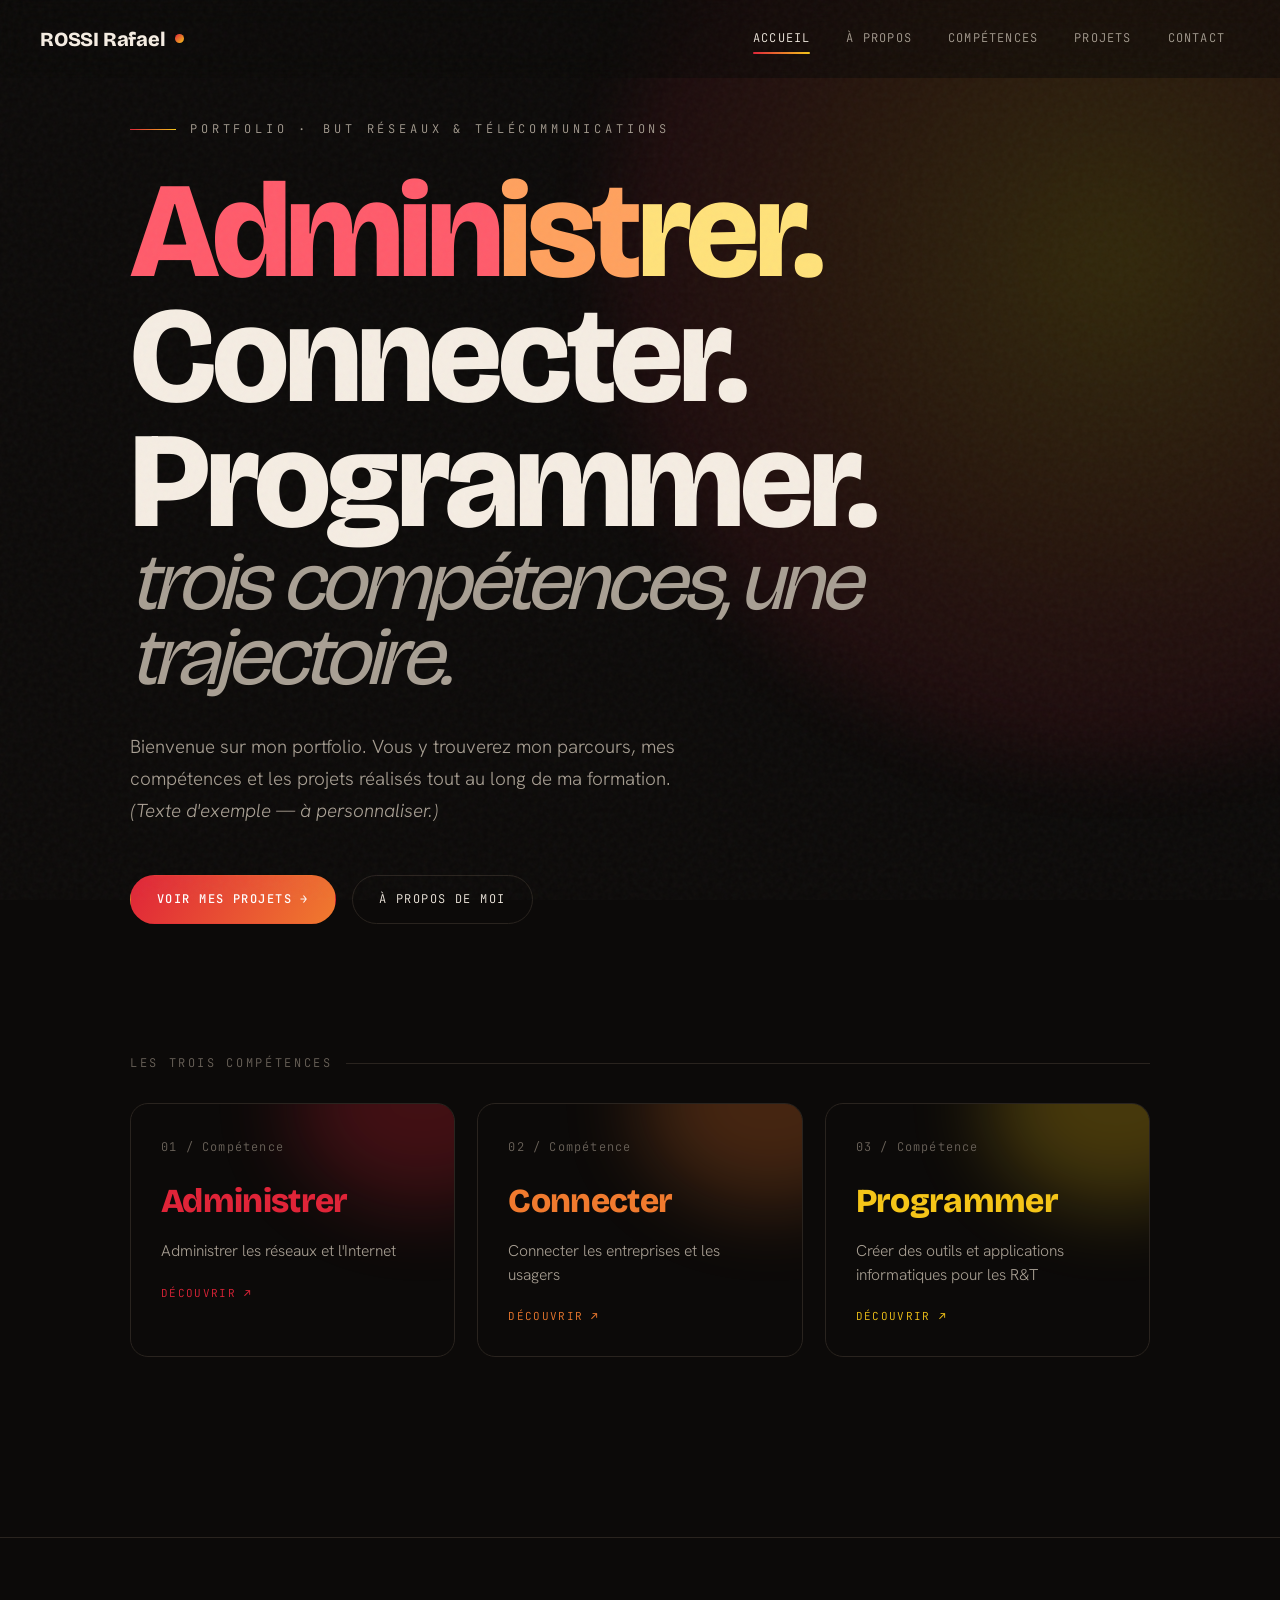
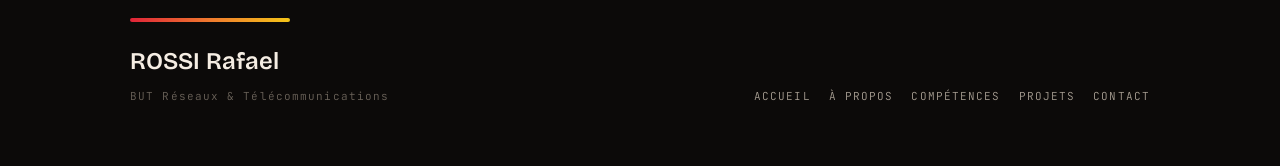
==== index.html @ 5525b26b "Add files via upload" ====
<!DOCTYPE html>
<html lang="fr">
<head>
<meta charset="UTF-8">
<meta name="viewport" content="width=device-width, initial-scale=1.0">
<title>Accueil — Portfolio BUT R&T</title>
<link rel="stylesheet" href="style.css">
</head>
<body>

<nav class="topnav">
  <a class="brand" href="index.html"><span data-profil-nom>ROSSI Rafael</span><span class="brand-dot"></span></a>
  <button class="nav-toggle">Menu</button>
  <div class="nav-links">
    <a href="index.html">Accueil</a>
    <a href="a-propos.html">À propos</a>
    <a href="competences.html">Compétences</a>
    <a href="projets.html">Projets</a>
    <a href="contact.html">Contact</a>
  </div>
</nav>

<header class="home">
  <div class="heat-glow"></div>
  <div class="wrap">
    <p class="eyebrow stagger d1">Portfolio · <span data-profil-formation>BUT Réseaux & Télécommunications</span></p>
    <h1 class="stagger d2">
      <span class="l1"><span class="grad-rouge">Admin</span><span class="grad-orange">ist</span><span class="grad-jaune">rer.</span></span>
      <span class="l1">Connecter. Programmer.</span>
      <span class="l2">trois compétences, une trajectoire.</span>
    </h1>
    <p class="lede stagger d3">
      Bienvenue sur mon portfolio. Vous y trouverez mon parcours, mes compétences et les projets
      réalisés tout au long de ma formation. <em>(Texte d'exemple — à personnaliser.)</em>
    </p>
    <div class="btn-row stagger d4">
      <a href="projets.html" class="btn primary">Voir mes projets →</a>
      <a href="a-propos.html" class="btn">À propos de moi</a>
    </div>
  </div>
</header>

<section class="home-comps">
  <div class="wrap">
    <p class="section-label reveal">Les trois compétences</p>
    <div class="comp-cards" id="home-cards"></div>
  </div>
</section>

<footer>
  <div class="wrap footer-inner">
    <div>
      <div class="heat-bar"></div>
      <p class="f-name" data-profil-nom>ROSSI Rafael</p>
      <p class="f-sub" data-profil-formation>BUT Réseaux & Télécommunications</p>
    </div>
    <div class="f-links">
      <a href="index.html">Accueil</a>
      <a href="a-propos.html">À propos</a>
      <a href="competences.html">Compétences</a>
      <a href="projets.html">Projets</a>
      <a href="contact.html">Contact</a>
    </div>
  </div>
</footer>

<script src="data.js"></script>
<script src="main.js"></script>
<script>
  const cards = document.getElementById('home-cards');
  Object.values(COMPETENCES).forEach(c=>{
    const a = document.createElement('a');
    a.className='comp-card reveal'; a.href='competences.html#'+c.cle; a.dataset.c=c.cle;
    a.innerHTML = `
      <div class="cc-glow"></div>
      <div class="cc-num">${c.lettre} / Compétence</div>
      <div class="cc-title">${c.nom}</div>
      <div class="cc-sub">${c.sousTitre}</div>
      <span class="cc-link">Découvrir <span class="arrow">↗</span></span>`;
    cards.appendChild(a);
  });
</script>
</body>
</html>
---- style.css ----
/* =================================================================
   PORTFOLIO BUT R&T — Feuille de style partagée
   ================================================================= */
@import url('https://fonts.googleapis.com/css2?family=Bricolage+Grotesque:opsz,wght@12..96,400;12..96,600;12..96,800&family=Hanken+Grotesk:wght@300;400;500;600&family=JetBrains+Mono:wght@400;500;700&display=swap');

:root{
  --bg:#0c0a09;--bg-soft:#15110f;--bg-card:#17120f;
  --ink:#f5ede3;--ink-dim:#a89f93;--ink-faint:#6b635a;--line:#2a241f;
  --rouge:#e02438;--rouge-soft:#ff5b6b;--orange:#f07a2e;--orange-soft:#ffa15e;--jaune:#f5c518;--jaune-soft:#ffe27a;
  --serif:"Bricolage Grotesque",serif;--sans:"Hanken Grotesk",sans-serif;--mono:"JetBrains Mono",monospace;
}
*{margin:0;padding:0;box-sizing:border-box}
html{scroll-behavior:smooth}
body{background:var(--bg);color:var(--ink);font-family:var(--sans);font-weight:300;line-height:1.6;overflow-x:hidden;-webkit-font-smoothing:antialiased;min-height:100vh}
body.locked{overflow:hidden}
body::before{content:"";position:fixed;inset:0;z-index:9999;pointer-events:none;opacity:.04;background-image:url("data:image/svg+xml,%3Csvg viewBox='0 0 200 200' xmlns='http://www.w3.org/2000/svg'%3E%3Cfilter id='n'%3E%3CfeTurbulence type='fractalNoise' baseFrequency='0.9' numOctaves='4'/%3E%3C/filter%3E%3Crect width='100%25' height='100%25' filter='url(%23n)'/%3E%3C/svg%3E")}
::selection{background:var(--orange);color:#0c0a09}
a{color:inherit}
img{max-width:100%;display:block}

.wrap{max-width:1100px;margin:0 auto;padding:0 40px}
@media(max-width:600px){.wrap{padding:0 22px}}

/* ---------- TOP NAV ---------- */
.topnav{position:fixed;top:0;left:0;right:0;z-index:500;display:flex;align-items:center;justify-content:space-between;padding:20px 40px;background:rgba(12,10,9,.55);backdrop-filter:blur(14px);border-bottom:1px solid transparent;transition:border-color .4s ease,background .4s ease}
.topnav.scrolled{border-bottom-color:var(--line);background:rgba(12,10,9,.82)}
.brand{font-family:var(--serif);font-weight:800;font-size:1.25rem;text-decoration:none;color:var(--ink);letter-spacing:-.01em;display:flex;align-items:center;gap:9px}
.brand .brand-dot{width:9px;height:9px;border-radius:50%;background:linear-gradient(135deg,var(--rouge),var(--jaune))}
.nav-links{display:flex;gap:6px;align-items:center}
.nav-links a{font-family:var(--mono);font-size:12px;letter-spacing:.1em;text-transform:uppercase;text-decoration:none;color:var(--ink-dim);padding:9px 15px;border-radius:30px;transition:all .3s ease;position:relative}
.nav-links a:hover{color:var(--ink)}
.nav-links a.active{color:var(--ink)}
.nav-links a.active::after{content:"";position:absolute;left:15px;right:15px;bottom:3px;height:2px;border-radius:2px;background:linear-gradient(90deg,var(--rouge),var(--jaune))}
.nav-toggle{display:none;background:none;border:1px solid var(--line);color:var(--ink-dim);font-family:var(--mono);font-size:11px;letter-spacing:.1em;text-transform:uppercase;padding:8px 14px;border-radius:24px;cursor:pointer}
@media(max-width:760px){
  .topnav{padding:16px 22px}
  .nav-toggle{display:block}
  .nav-links{position:absolute;top:100%;left:0;right:0;flex-direction:column;gap:0;background:rgba(12,10,9,.97);border-bottom:1px solid var(--line);max-height:0;overflow:hidden;transition:max-height .4s ease;align-items:stretch}
  .nav-links.open{max-height:340px}
  .nav-links a{padding:16px 24px;border-radius:0;border-bottom:1px solid var(--line);font-size:13px}
  .nav-links a.active::after{display:none}
  .nav-links a.active{color:var(--orange-soft)}
}

/* ---------- HERO / PAGE HEADER ---------- */
.heat-glow{position:absolute;top:-10%;right:-15%;width:70vw;height:70vw;max-width:900px;max-height:900px;background:radial-gradient(circle at 60% 40%,rgba(245,197,24,.16),rgba(240,122,46,.12) 35%,rgba(224,36,56,.09) 60%,transparent 72%);filter:blur(20px);pointer-events:none;animation:float 14s ease-in-out infinite alternate;z-index:0}
@keyframes float{from{transform:translate(0,0)}to{transform:translate(-30px,40px)}}
.eyebrow{font-family:var(--mono);font-size:12px;letter-spacing:.32em;text-transform:uppercase;color:var(--ink-dim);margin-bottom:30px;display:flex;align-items:center;gap:14px}
.eyebrow::before{content:"";width:46px;height:1px;background:linear-gradient(90deg,var(--rouge),var(--jaune))}

.page-head{position:relative;padding:160px 0 60px}
.page-title{font-family:var(--serif);font-weight:800;font-size:clamp(2.8rem,9vw,6rem);line-height:.95;letter-spacing:-.03em;margin-bottom:26px}
.page-intro{max-width:620px;font-size:1.15rem;color:var(--ink-dim);line-height:1.75}

.grad-rouge{color:var(--rouge-soft)}.grad-orange{color:var(--orange-soft)}.grad-jaune{color:var(--jaune-soft)}

/* ---------- HOME HERO ---------- */
header.home{min-height:100vh;display:flex;flex-direction:column;justify-content:center;position:relative;padding:120px 0 90px}
header.home h1{font-family:var(--serif);font-weight:800;font-size:clamp(3.2rem,11vw,8.5rem);line-height:.92;letter-spacing:-.03em;margin-bottom:36px}
header.home h1 .l1{display:block}
header.home h1 .l2{display:block;font-weight:400;font-style:italic;font-size:.6em;color:var(--ink-dim)}
.lede{max-width:560px;font-size:1.18rem;color:var(--ink-dim);line-height:1.7;margin-bottom:48px}
.btn-row{display:flex;gap:16px;flex-wrap:wrap}
.btn{font-family:var(--mono);font-size:12px;letter-spacing:.12em;text-transform:uppercase;padding:14px 26px;border-radius:40px;text-decoration:none;transition:all .3s ease;display:inline-flex;align-items:center;gap:10px;border:1px solid var(--line);color:var(--ink)}
.btn.primary{background:linear-gradient(120deg,var(--rouge),var(--orange));border-color:transparent;color:#fff;font-weight:500}
.btn.primary:hover{transform:translateY(-3px);box-shadow:0 14px 40px rgba(224,36,56,.3)}
.btn:hover{border-color:var(--orange);transform:translateY(-3px)}

/* ---------- HOME : cartes compétences ---------- */
.home-comps{padding:40px 0 120px;position:relative}
.section-label{font-family:var(--mono);font-size:12px;letter-spacing:.22em;text-transform:uppercase;color:var(--ink-faint);margin-bottom:30px;display:flex;align-items:center;gap:14px}
.section-label::after{content:"";flex:1;height:1px;background:var(--line)}
.comp-cards{display:grid;grid-template-columns:repeat(3,1fr);gap:22px}
@media(max-width:820px){.comp-cards{grid-template-columns:1fr}}
.comp-card{position:relative;border:1px solid var(--line);border-radius:18px;padding:34px 30px 30px;text-decoration:none;color:var(--ink);overflow:hidden;transition:transform .4s cubic-bezier(.2,.8,.2,1),border-color .4s ease}
.comp-card .cc-glow{position:absolute;top:-40%;right:-30%;width:80%;height:80%;border-radius:50%;filter:blur(40px);opacity:.25;transition:opacity .4s ease}
.comp-card:hover{transform:translateY(-6px)}
.comp-card[data-c="a"]{--ac:var(--rouge)}.comp-card[data-c="b"]{--ac:var(--orange)}.comp-card[data-c="c"]{--ac:var(--jaune)}
.comp-card:hover{border-color:var(--ac)}
.comp-card .cc-glow{background:var(--ac)}
.comp-card:hover .cc-glow{opacity:.4}
.cc-num{font-family:var(--mono);font-size:12px;color:var(--ink-faint);letter-spacing:.1em;margin-bottom:18px;position:relative}
.cc-title{font-family:var(--serif);font-weight:800;font-size:2.1rem;color:var(--ac);margin-bottom:10px;position:relative;letter-spacing:-.02em}
.cc-sub{font-size:.98rem;color:var(--ink-dim);position:relative;margin-bottom:22px;line-height:1.5}
.cc-link{font-family:var(--mono);font-size:11px;letter-spacing:.12em;text-transform:uppercase;color:var(--ac);position:relative;display:flex;align-items:center;gap:8px}
.cc-link .arrow{transition:transform .35s ease}
.comp-card:hover .cc-link .arrow{transform:translate(4px,-4px)}

/* ---------- SECTIONS COMPÉTENCES (page competences) ---------- */
section.comp{padding:90px 0 70px;position:relative}
.comp-head{display:flex;align-items:baseline;gap:26px;margin-bottom:14px;flex-wrap:wrap}
.comp-num{font-family:var(--mono);font-size:14px;color:var(--ink-faint);letter-spacing:.1em}
.comp-title{font-family:var(--serif);font-weight:800;font-size:clamp(2.4rem,7vw,4.6rem);line-height:1;letter-spacing:-.02em}
.comp-sub{font-family:var(--sans);font-weight:400;font-size:1.05rem;color:var(--ink-dim);margin-bottom:44px;display:inline-block}
.comp-rule{height:1px;width:100%;margin-bottom:46px;opacity:.45}
section[data-c="a"] .comp-title{color:var(--rouge-soft)}section[data-c="b"] .comp-title{color:var(--orange-soft)}section[data-c="c"] .comp-title{color:var(--jaune-soft)}
section[data-c="a"] .comp-rule{background:linear-gradient(90deg,var(--rouge),transparent)}
section[data-c="b"] .comp-rule{background:linear-gradient(90deg,var(--orange),transparent)}
section[data-c="c"] .comp-rule{background:linear-gradient(90deg,var(--jaune),transparent)}
.sec-glow{position:absolute;width:50vw;height:50vw;max-width:560px;max-height:560px;filter:blur(30px);pointer-events:none;opacity:.45;border-radius:50%;z-index:0}
section[data-c="a"] .sec-glow{left:-20%;top:6%;background:radial-gradient(circle,rgba(224,36,56,.16),transparent 65%)}
section[data-c="b"] .sec-glow{right:-20%;top:12%;background:radial-gradient(circle,rgba(240,122,46,.16),transparent 65%)}
section[data-c="c"] .sec-glow{left:-18%;top:18%;background:radial-gradient(circle,rgba(245,197,24,.15),transparent 65%)}

.ce-list{display:flex;flex-direction:column;gap:0;position:relative}
.ce{position:relative;padding:32px 0;border-top:1px solid var(--line);display:grid;grid-template-columns:120px 1fr auto;gap:30px;align-items:start;cursor:pointer;transition:padding-left .4s cubic-bezier(.2,.8,.2,1)}
.ce:last-child{border-bottom:1px solid var(--line)}
.ce:hover{padding-left:22px}
.ce::before{content:"";position:absolute;left:0;top:0;bottom:0;width:2px;background:var(--ac);transform:scaleY(0);transform-origin:top;transition:transform .4s cubic-bezier(.2,.8,.2,1)}
.ce:hover::before{transform:scaleY(1)}
section[data-c="a"] .ce{--ac:var(--rouge)}section[data-c="b"] .ce{--ac:var(--orange)}section[data-c="c"] .ce{--ac:var(--jaune)}
.ce-code{font-family:var(--mono);font-weight:700;font-size:.92rem;color:var(--ac);letter-spacing:.04em;padding-top:4px}
.ce-statement{font-family:var(--serif);font-weight:400;font-size:1.28rem;line-height:1.35;color:var(--ink);letter-spacing:-.01em;margin-bottom:11px}
.ce-statement::first-letter{text-transform:uppercase}
.ce-preview{font-size:.98rem;color:var(--ink-dim);max-width:620px;line-height:1.65;display:-webkit-box;-webkit-line-clamp:2;-webkit-box-orient:vertical;overflow:hidden}
.ce-cta{font-family:var(--mono);font-size:11px;letter-spacing:.12em;text-transform:uppercase;color:var(--ink-faint);white-space:nowrap;display:flex;align-items:center;gap:8px;align-self:center;transition:color .3s ease}
.ce-cta .arrow{display:inline-block;transition:transform .35s cubic-bezier(.2,.8,.2,1)}
.ce:hover .ce-cta{color:var(--ac)}
.ce:hover .ce-cta .arrow{transform:translate(4px,-4px)}
.ce-count{display:inline-block;font-family:var(--mono);font-size:10px;color:var(--ink-faint);border:1px solid var(--line);border-radius:20px;padding:2px 9px;margin-left:10px}
@media(max-width:780px){.ce{grid-template-columns:1fr;gap:9px}.ce-cta{align-self:start}.ce-statement{font-size:1.12rem}}

/* ---------- À PROPOS ---------- */
.about-grid{display:grid;grid-template-columns:300px 1fr;gap:60px;align-items:start;padding-bottom:40px;position:relative}
@media(max-width:820px){.about-grid{grid-template-columns:1fr;gap:40px}}
.portrait{position:relative;aspect-ratio:3/4;border-radius:18px;border:1px solid var(--line);overflow:hidden;background:linear-gradient(160deg,var(--bg-soft),#1d1611)}
.portrait .ph{position:absolute;inset:0;display:flex;align-items:center;justify-content:center;flex-direction:column;gap:14px;color:var(--ink-faint);font-family:var(--mono);font-size:11px;letter-spacing:.15em;text-transform:uppercase}
.portrait .ph .big{font-family:var(--serif);font-size:3rem;color:var(--ink-dim);font-weight:800}
.portrait::after{content:"";position:absolute;inset:0;background:linear-gradient(160deg,transparent 60%,rgba(240,122,46,.12))}
.about-body h2{font-family:var(--serif);font-weight:600;font-size:1.9rem;margin:0 0 18px;letter-spacing:-.01em}
.about-body p{color:var(--ink-dim);font-size:1.06rem;line-height:1.8;margin-bottom:18px;max-width:640px}
.tags-row{display:flex;flex-wrap:wrap;gap:9px;margin-top:8px}
.tag{font-family:var(--mono);font-size:10.5px;letter-spacing:.08em;text-transform:uppercase;color:var(--ink-dim);background:rgba(255,255,255,.03);border:1px solid var(--line);border-radius:7px;padding:6px 12px}

/* timeline */
.timeline{margin-top:80px;position:relative}
.tl-item{position:relative;padding:0 0 38px 36px;border-left:1px solid var(--line)}
.tl-item:last-child{border-left-color:transparent;padding-bottom:0}
.tl-item::before{content:"";position:absolute;left:-6px;top:4px;width:11px;height:11px;border-radius:50%;background:var(--bg);border:2px solid var(--orange)}
.tl-item:nth-child(3n+1)::before{border-color:var(--rouge)}
.tl-item:nth-child(3n+2)::before{border-color:var(--orange)}
.tl-item:nth-child(3n)::before{border-color:var(--jaune)}
.tl-date{font-family:var(--mono);font-size:11px;letter-spacing:.1em;color:var(--ink-faint);margin-bottom:6px}
.tl-title{font-family:var(--serif);font-weight:600;font-size:1.25rem;margin-bottom:6px}
.tl-desc{color:var(--ink-dim);font-size:.98rem;line-height:1.65;max-width:560px}

/* ---------- PROJETS ---------- */
.filters{display:flex;gap:10px;flex-wrap:wrap;margin-bottom:44px}
.filter-btn{font-family:var(--mono);font-size:11px;letter-spacing:.1em;text-transform:uppercase;padding:10px 20px;border-radius:30px;border:1px solid var(--line);background:transparent;color:var(--ink-dim);cursor:pointer;transition:all .3s ease}
.filter-btn:hover{color:var(--ink);border-color:var(--ink-faint)}
.filter-btn.active{background:var(--ink);color:var(--bg);border-color:var(--ink);font-weight:500}
.proj-grid{display:grid;grid-template-columns:repeat(2,1fr);gap:24px;padding-bottom:30px}
@media(max-width:760px){.proj-grid{grid-template-columns:1fr}}
.pcard{position:relative;border:1px solid var(--line);border-radius:16px;overflow:hidden;cursor:pointer;background:var(--bg-card);transition:transform .4s cubic-bezier(.2,.8,.2,1),border-color .4s ease}
.pcard:hover{transform:translateY(-6px)}
.pcard[data-c="a"]{--ac:var(--rouge)}.pcard[data-c="b"]{--ac:var(--orange)}.pcard[data-c="c"]{--ac:var(--jaune)}
.pcard:hover{border-color:var(--ac)}
.pcard-cover{aspect-ratio:16/9;position:relative;display:flex;align-items:center;justify-content:center;background:linear-gradient(150deg,var(--bg-soft),#1c150f);overflow:hidden}
.pcard-cover .cv-glow{position:absolute;inset:0;background:radial-gradient(circle at 70% 30%,var(--ac),transparent 60%);opacity:.18}
.pcard-cover .cv-mark{font-family:var(--serif);font-size:2.6rem;font-weight:800;color:var(--ac);opacity:.55}
.pcard-body{padding:22px 24px 24px}
.pcard-comp{font-family:var(--mono);font-size:10px;letter-spacing:.12em;text-transform:uppercase;color:var(--ac);margin-bottom:10px}
.pcard-title{font-family:var(--serif);font-weight:600;font-size:1.35rem;margin-bottom:10px;letter-spacing:-.01em}
.pcard-desc{font-size:.96rem;color:var(--ink-dim);line-height:1.6;display:-webkit-box;-webkit-line-clamp:2;-webkit-box-orient:vertical;overflow:hidden;margin-bottom:14px}
.pcard-tags{display:flex;flex-wrap:wrap;gap:7px}
.empty-msg{grid-column:1/-1;text-align:center;color:var(--ink-faint);font-family:var(--mono);font-size:13px;letter-spacing:.05em;padding:50px 0}

/* ---------- CONTACT ---------- */
.contact-grid{display:grid;grid-template-columns:1fr 1fr;gap:60px;align-items:start;padding-bottom:40px}
@media(max-width:820px){.contact-grid{grid-template-columns:1fr;gap:44px}}
.contact-info h2{font-family:var(--serif);font-weight:600;font-size:1.7rem;margin-bottom:20px;letter-spacing:-.01em}
.contact-info p{color:var(--ink-dim);font-size:1.05rem;line-height:1.75;margin-bottom:28px;max-width:440px}
.contact-list{display:flex;flex-direction:column;gap:4px}
.contact-row{display:flex;align-items:center;gap:16px;padding:18px 0;border-bottom:1px solid var(--line);text-decoration:none;color:var(--ink);transition:padding-left .3s ease}
.contact-row:hover{padding-left:10px}
.contact-row .cr-ic{width:42px;height:42px;border-radius:12px;border:1px solid var(--line);display:flex;align-items:center;justify-content:center;font-family:var(--mono);font-size:13px;color:var(--orange-soft);flex-shrink:0}
.contact-row .cr-label{font-family:var(--mono);font-size:10px;letter-spacing:.14em;text-transform:uppercase;color:var(--ink-faint);margin-bottom:3px}
.contact-row .cr-val{font-size:1.02rem;color:var(--ink)}
form .field{margin-bottom:20px}
form label{display:block;font-family:var(--mono);font-size:11px;letter-spacing:.12em;text-transform:uppercase;color:var(--ink-dim);margin-bottom:9px}
form input,form textarea{width:100%;background:var(--bg-soft);border:1px solid var(--line);border-radius:12px;padding:14px 16px;color:var(--ink);font-family:var(--sans);font-size:1rem;transition:border-color .3s ease}
form input:focus,form textarea:focus{outline:none;border-color:var(--orange)}
form textarea{resize:vertical;min-height:130px}
.form-card{border:1px solid var(--line);border-radius:18px;padding:34px 32px;background:var(--bg-soft);position:relative}
.form-note{font-family:var(--mono);font-size:10.5px;color:var(--ink-faint);margin-top:14px;letter-spacing:.04em;line-height:1.6}

/* ---------- FOOTER ---------- */
footer{padding:80px 0 60px;border-top:1px solid var(--line);margin-top:60px;position:relative}
.footer-inner{display:flex;justify-content:space-between;align-items:flex-end;flex-wrap:wrap;gap:30px}
footer .heat-bar{height:4px;width:160px;background:linear-gradient(90deg,var(--rouge),var(--orange),var(--jaune));border-radius:4px;margin-bottom:20px}
footer .f-name{font-family:var(--serif);font-size:1.5rem;color:var(--ink);font-weight:600;margin-bottom:8px}
footer .f-sub{color:var(--ink-faint);font-family:var(--mono);font-size:11px;letter-spacing:.1em}
.f-links{display:flex;gap:18px;flex-wrap:wrap}
.f-links a{font-family:var(--mono);font-size:11px;letter-spacing:.1em;text-transform:uppercase;color:var(--ink-dim);text-decoration:none;transition:color .3s ease}
.f-links a:hover{color:var(--orange-soft)}

/* ---------- MODAL ---------- */
.modal{position:fixed;inset:0;z-index:1000;display:flex;justify-content:center;align-items:flex-start;padding:6vh 24px;opacity:0;pointer-events:none;transition:opacity .4s ease}
.modal.open{opacity:1;pointer-events:auto}
.modal-backdrop{position:absolute;inset:0;background:rgba(6,5,4,.7);backdrop-filter:blur(8px)}
.modal-panel{position:relative;width:100%;max-width:760px;max-height:88vh;overflow-y:auto;background:var(--bg-soft);border:1px solid var(--line);border-top:3px solid var(--ac,var(--orange));border-radius:18px;padding:54px 54px 60px;transform:translateY(40px) scale(.98);transition:transform .45s cubic-bezier(.2,.85,.25,1);box-shadow:0 40px 120px rgba(0,0,0,.6)}
.modal.open .modal-panel{transform:none}
.modal-panel::-webkit-scrollbar{width:8px}
.modal-panel::-webkit-scrollbar-thumb{background:var(--line);border-radius:8px}
.modal-glow{position:absolute;top:-30%;right:-20%;width:60%;height:60%;border-radius:50%;filter:blur(60px);opacity:.22;background:var(--ac,var(--orange));pointer-events:none}
.m-close{position:absolute;top:20px;right:22px;width:40px;height:40px;border-radius:50%;border:1px solid var(--line);background:transparent;color:var(--ink-dim);font-size:20px;cursor:pointer;display:flex;align-items:center;justify-content:center;transition:all .3s ease;z-index:3}
.m-close:hover{border-color:var(--ac);color:var(--ink);transform:rotate(90deg)}
.m-comp{font-family:var(--mono);font-size:11px;letter-spacing:.2em;text-transform:uppercase;color:var(--ink-faint);margin-bottom:16px;position:relative}
.m-code{font-family:var(--mono);font-weight:700;font-size:.88rem;color:var(--ac);letter-spacing:.05em;margin-bottom:12px;position:relative}
.m-statement{font-family:var(--serif);font-weight:600;font-size:clamp(1.6rem,4vw,2.4rem);line-height:1.18;letter-spacing:-.02em;color:var(--ink);margin-bottom:32px;position:relative}
.m-statement::first-letter{text-transform:uppercase}
.m-section-label{font-family:var(--mono);font-size:11px;letter-spacing:.18em;text-transform:uppercase;color:var(--ac);margin:34px 0 16px;display:flex;align-items:center;gap:12px;position:relative}
.m-section-label::after{content:"";flex:1;height:1px;background:var(--line)}
.m-desc{font-size:1.06rem;line-height:1.8;color:var(--ink-dim);position:relative}
.m-desc p{margin-bottom:14px}
.proj{position:relative;border:1px solid var(--line);border-radius:14px;padding:22px 24px;margin-bottom:14px;transition:border-color .3s ease,transform .3s ease}
.proj:hover{border-color:var(--ac);transform:translateY(-2px)}
.proj-title{font-family:var(--serif);font-weight:600;font-size:1.22rem;color:var(--ink);margin-bottom:8px;display:flex;align-items:center;gap:10px;flex-wrap:wrap}
.proj-title a{color:var(--ac);text-decoration:none;font-family:var(--mono);font-size:.66rem;letter-spacing:.1em;border:1px solid var(--line);border-radius:20px;padding:3px 10px;transition:all .3s ease}
.proj-title a:hover{background:var(--ac);color:var(--bg);border-color:var(--ac)}
.proj-desc{font-size:.96rem;color:var(--ink-dim);line-height:1.7;margin-bottom:12px}
.proj-tags{display:flex;flex-wrap:wrap;gap:8px}
.proj-tag{font-family:var(--mono);font-size:10px;letter-spacing:.08em;text-transform:uppercase;color:var(--ink-faint);background:rgba(255,255,255,.03);border:1px solid var(--line);border-radius:6px;padding:4px 9px}
@media(max-width:600px){.modal-panel{padding:46px 24px 46px}}

/* ---------- PREUVES (galerie photos dans le détail projet) ---------- */
.proof-grid{display:grid;grid-template-columns:repeat(3,1fr);gap:12px}
@media(max-width:600px){.proof-grid{grid-template-columns:repeat(2,1fr)}}
.proof{position:relative;border:1px solid var(--line);border-radius:12px;overflow:hidden;background:var(--bg);aspect-ratio:4/3;cursor:pointer;transition:border-color .3s ease,transform .3s ease}
.proof:hover{border-color:var(--ac);transform:translateY(-2px)}
.proof img{width:100%;height:100%;object-fit:cover;display:block}
.proof .proof-cap{position:absolute;left:0;right:0;bottom:0;padding:8px 10px;font-size:11px;line-height:1.4;color:var(--ink);background:linear-gradient(0deg,rgba(8,6,5,.92),transparent);font-family:var(--sans)}
.proof.empty{cursor:default;display:flex;align-items:center;justify-content:center;padding:14px;text-align:center;border-style:dashed}
.proof.empty:hover{transform:none;border-color:var(--line)}
.proof.empty .ph-ic{font-size:1.6rem;color:var(--ink-faint);margin-bottom:8px}
.proof.empty .ph-txt{font-family:var(--mono);font-size:9.5px;letter-spacing:.08em;text-transform:uppercase;color:var(--ink-faint);line-height:1.5}
.proof .zoom-hint{position:absolute;top:8px;right:8px;width:26px;height:26px;border-radius:50%;background:rgba(8,6,5,.6);color:#fff;display:flex;align-items:center;justify-content:center;font-size:13px;opacity:0;transition:opacity .3s ease}
.proof:hover .zoom-hint{opacity:1}
.proof-empty-msg{font-family:var(--mono);font-size:12px;color:var(--ink-faint);letter-spacing:.04em;padding:6px 0}

/* lightbox (visionneuse plein écran) */
.lightbox{position:fixed;inset:0;z-index:2000;display:flex;align-items:center;justify-content:center;flex-direction:column;padding:40px;background:rgba(5,4,3,.92);backdrop-filter:blur(10px);opacity:0;pointer-events:none;transition:opacity .35s ease}
.lightbox.open{opacity:1;pointer-events:auto}
.lightbox img{max-width:90vw;max-height:78vh;border-radius:12px;border:1px solid var(--line);box-shadow:0 30px 90px rgba(0,0,0,.6);transform:scale(.96);transition:transform .35s cubic-bezier(.2,.85,.25,1)}
.lightbox.open img{transform:none}
.lightbox .lb-cap{margin-top:18px;color:var(--ink-dim);font-size:.95rem;max-width:600px;text-align:center;line-height:1.6}
.lightbox .lb-close{position:absolute;top:24px;right:28px;width:46px;height:46px;border-radius:50%;border:1px solid var(--line);background:transparent;color:var(--ink);font-size:22px;cursor:pointer;transition:all .3s ease}
.lightbox .lb-close:hover{transform:rotate(90deg);border-color:var(--orange)}

/* ---------- REVEAL ---------- */
.reveal{opacity:0;transform:translateY(32px);transition:opacity .9s cubic-bezier(.2,.8,.2,1),transform .9s cubic-bezier(.2,.8,.2,1)}
.reveal.in{opacity:1;transform:none}
.stagger{opacity:0;transform:translateY(24px);animation:rise .9s cubic-bezier(.2,.8,.2,1) forwards}
@keyframes rise{to{opacity:1;transform:none}}
.d1{animation-delay:.05s}.d2{animation-delay:.16s}.d3{animation-delay:.27s}.d4{animation-delay:.38s}.d5{animation-delay:.49s}
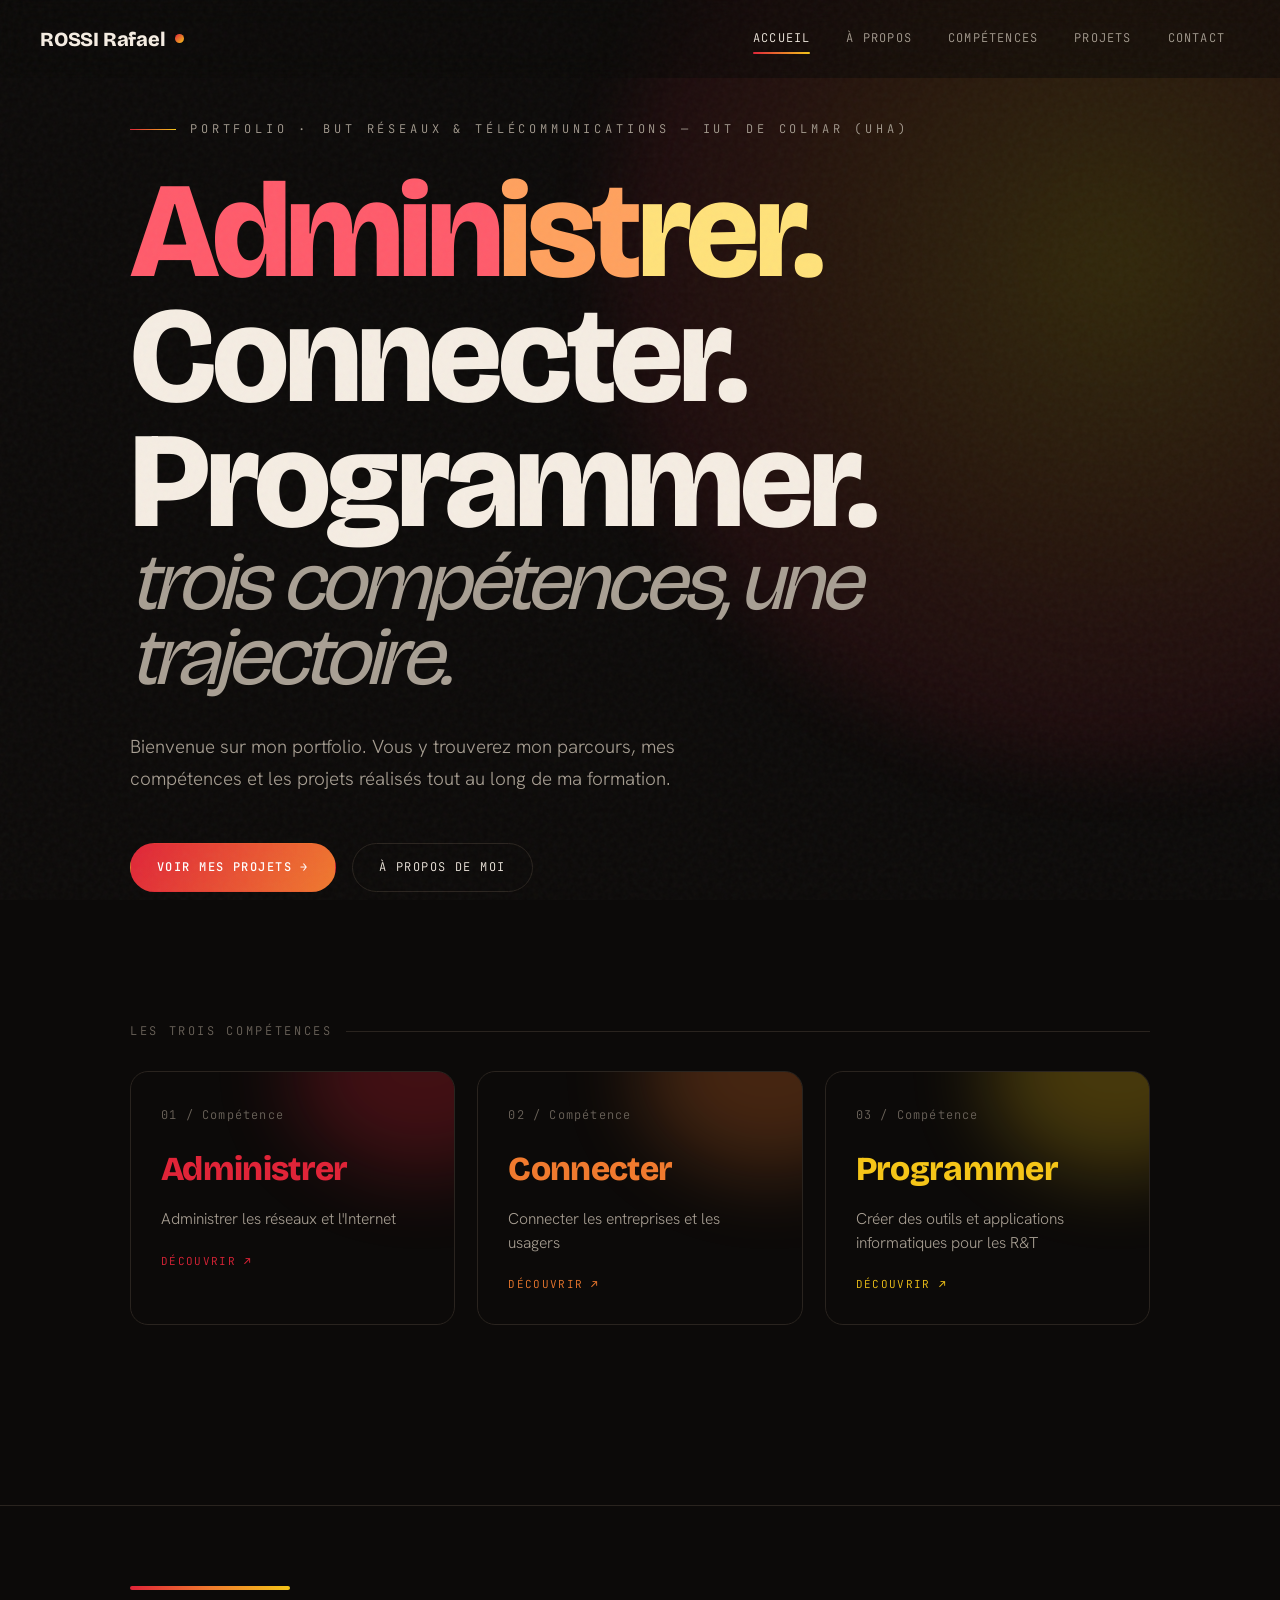
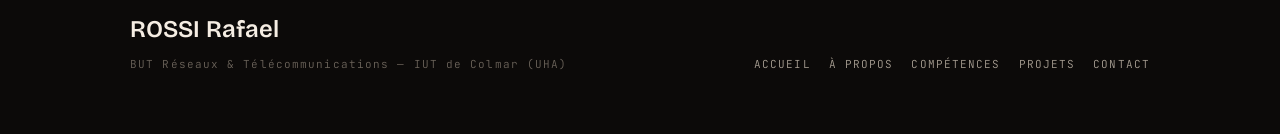
==== commit c2b936b8: "Add files via upload" ====
--- a/index.html
+++ b/index.html
@@ -31,7 +31,7 @@
     </h1>
     <p class="lede stagger d3">
       Bienvenue sur mon portfolio. Vous y trouverez mon parcours, mes compétences et les projets
-      réalisés tout au long de ma formation. <em>(Texte d'exemple — à personnaliser.)</em>
+      réalisés tout au long de ma formation.
     </p>
     <div class="btn-row stagger d4">
       <a href="projets.html" class="btn primary">Voir mes projets →</a>
--- a/style.css
+++ b/style.css
@@ -91,7 +91,8 @@
 .comp-head{display:flex;align-items:baseline;gap:26px;margin-bottom:14px;flex-wrap:wrap}
 .comp-num{font-family:var(--mono);font-size:14px;color:var(--ink-faint);letter-spacing:.1em}
 .comp-title{font-family:var(--serif);font-weight:800;font-size:clamp(2.4rem,7vw,4.6rem);line-height:1;letter-spacing:-.02em}
-.comp-sub{font-family:var(--sans);font-weight:400;font-size:1.05rem;color:var(--ink-dim);margin-bottom:44px;display:inline-block}
+.comp-sub{font-family:var(--sans);font-weight:400;font-size:1.05rem;color:var(--ink-dim);margin-bottom:20px;display:inline-block}
+.comp-intro{max-width:760px;font-size:1.02rem;line-height:1.7;color:var(--ink-dim);margin-bottom:40px}
 .comp-rule{height:1px;width:100%;margin-bottom:46px;opacity:.45}
 section[data-c="a"] .comp-title{color:var(--rouge-soft)}section[data-c="b"] .comp-title{color:var(--orange-soft)}section[data-c="c"] .comp-title{color:var(--jaune-soft)}
 section[data-c="a"] .comp-rule{background:linear-gradient(90deg,var(--rouge),transparent)}
